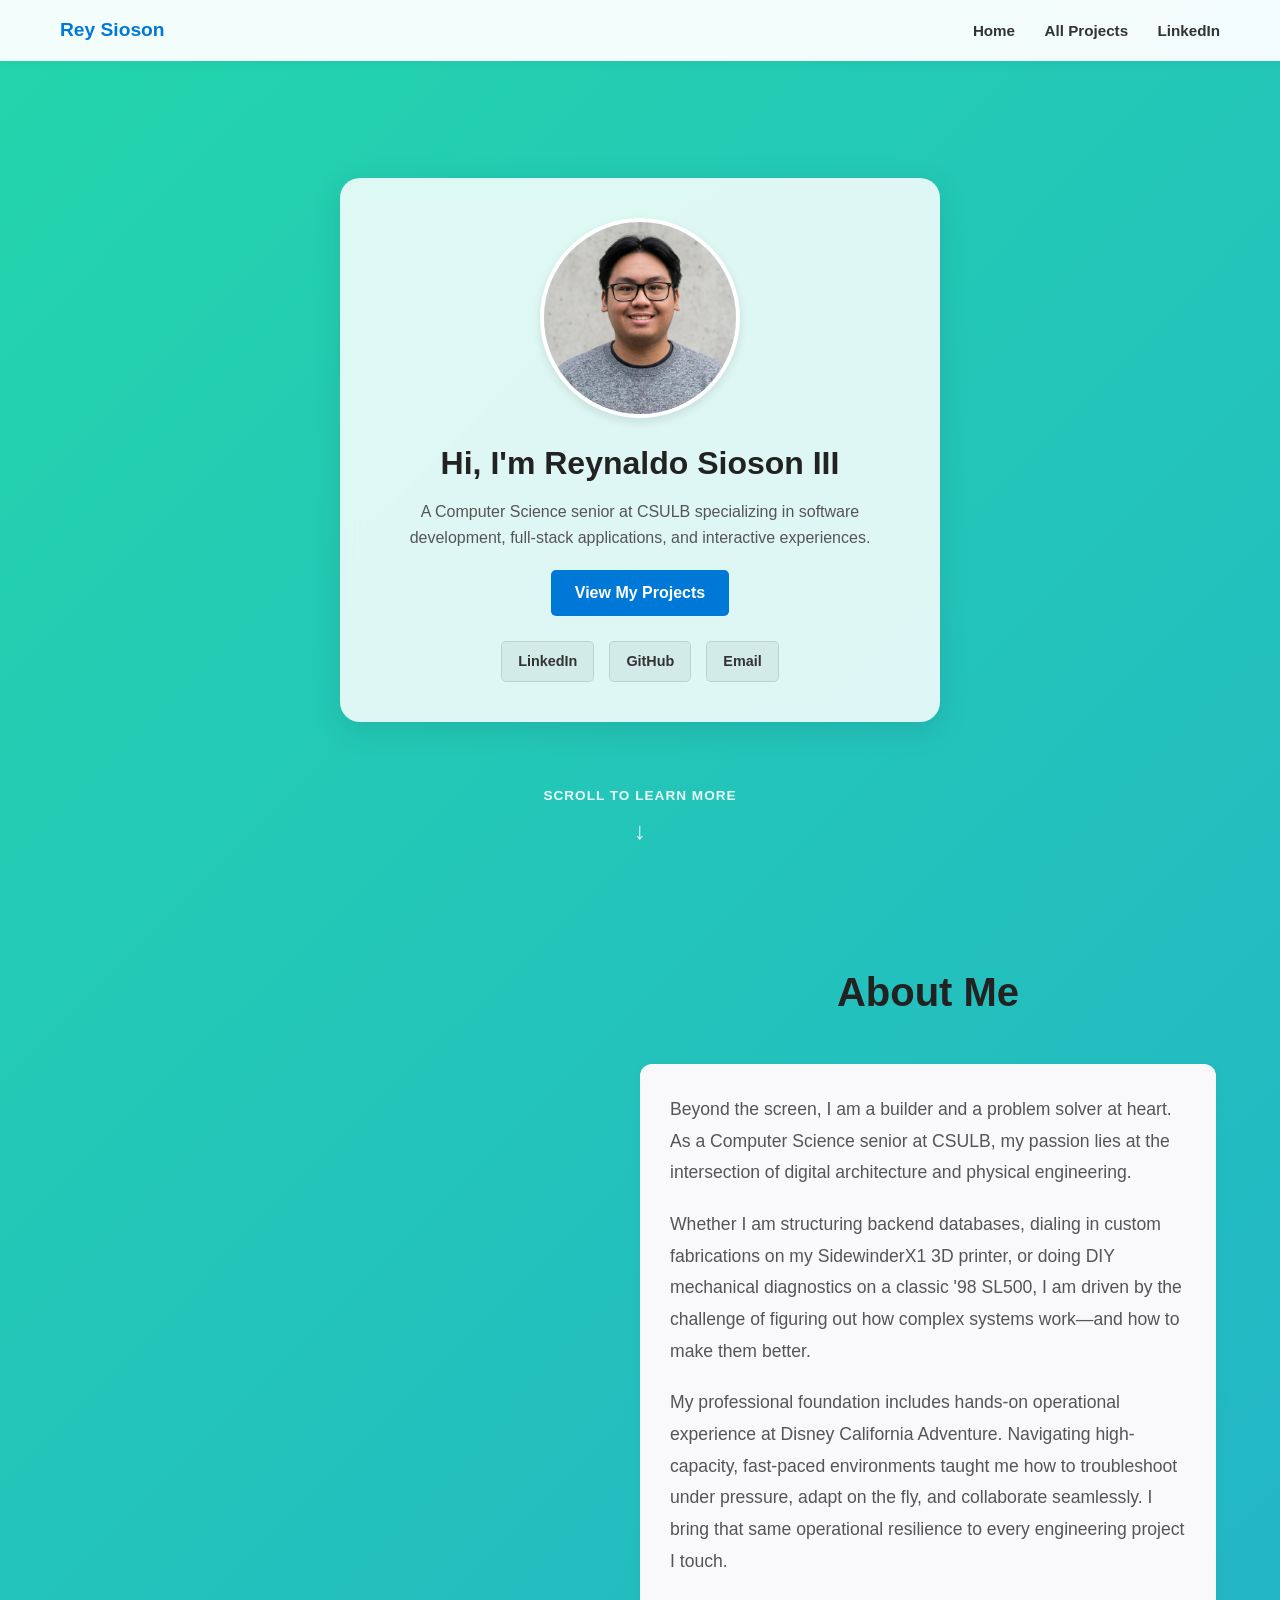
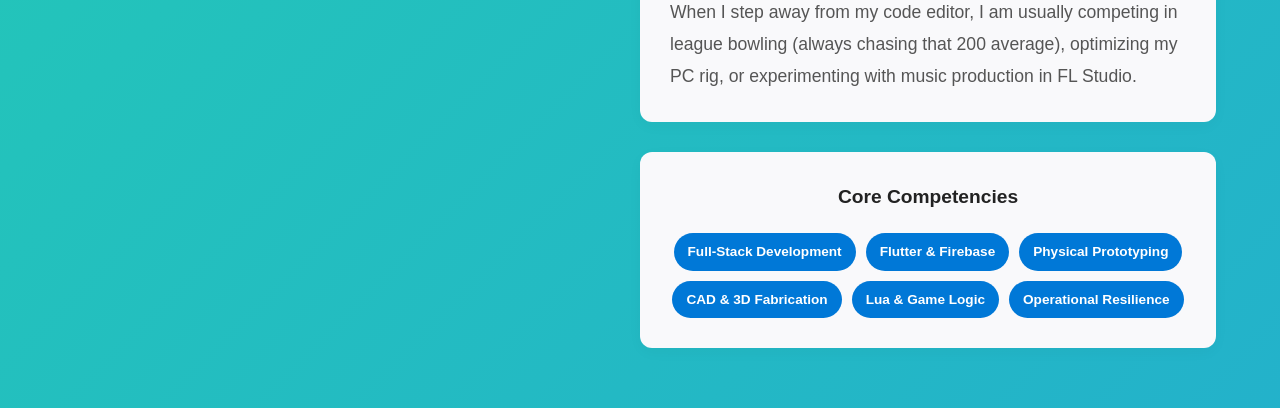
==== index.html @ b5ca2205 "first commit" ====
<!DOCTYPE html>
<html lang="en">
<head>
    <meta charset="UTF-8">
    <meta name="viewport" content="width=device-width, initial-scale=1.0">
    <title>Rey Sioson | Portfolio</title>
    <link rel="stylesheet" href="style.css">
</head>
<body>
    <!-- GLOBAL TOP NAVIGATION -->
    <nav class="global-nav">
        <div class="nav-container">
            <a href="index.html" class="nav-logo">Rey Sioson</a>
            <div class="nav-links">
                <!-- Links back to the homepage sections -->
                <a href="index.html">Home</a>
                <a href="projects.html">All Projects</a>
                <a href="https://linkedin.com/in/reynaldo-sioson-8279ab2aa" target="_blank">LinkedIn</a>
            </div>
        </div>
    </nav>
    
    <main class="hero">
        <div class="hero-content">
            <img src="profile.png" alt="Reynaldo Sioson III" class="profile-pic">
            
            <h1>Hi, I'm Reynaldo Sioson III</h1>
            <p>A Computer Science senior at CSULB specializing in software development, full-stack applications, and interactive experiences.</p>
            
            <a href="projects.html" class="button">View My Projects</a>

            <!-- SOCIAL LINKS SECTION -->
            <div class="social-links">
                <a href="https://www.linkedin.com/in/reynaldo-sioson-8279ab2aa" target="_blank" class="social-btn">LinkedIn</a>
                <a href="https://github.com/ReyCS3" target="_blank" class="social-btn">GitHub</a>
                <button id="email-btn" class="social-btn" onclick="copyEmail()">Email</button>
            </div>
        </div>
        
        <!-- SCROLL INDICATOR -->
        <div class="scroll-indicator">
            <p>Scroll to Learn More</p>
            <div class="chevron">↓</div>
        </div>
    </main>
    </main>

<!-- ABOUT ME SECTION -->
    <section class="about-section">
        <div class="about-container">
            <h2>About Me</h2>
            <div class="about-content">
                <div class="about-text">
                    <p>Beyond the screen, I am a builder and a problem solver at heart. As a Computer Science senior at CSULB, my passion lies at the intersection of digital architecture and physical engineering.</p>
                    <p>Whether I am structuring backend databases, dialing in custom fabrications on my SidewinderX1 3D printer, or doing DIY mechanical diagnostics on a classic '98 SL500, I am driven by the challenge of figuring out how complex systems work—and how to make them better.</p>
                    <p>My professional foundation includes hands-on operational experience at Disney California Adventure. Navigating high-capacity, fast-paced environments taught me how to troubleshoot under pressure, adapt on the fly, and collaborate seamlessly. I bring that same operational resilience to every engineering project I touch.</p>
                    <p>When I step away from my code editor, I am usually competing in league bowling (always chasing that 200 average), optimizing my PC rig, or experimenting with music production in FL Studio.</p>
                </div>
                
                <div class="skills-column">
                    <h3>Core Competencies</h3>
                    <div class="skills-grid">
                        <span class="skill-tag">Full-Stack Development</span>
                        <span class="skill-tag">Flutter & Firebase</span>
                        <span class="skill-tag">Physical Prototyping</span>
                        <span class="skill-tag">CAD & 3D Fabrication</span>
                        <span class="skill-tag">Lua & Game Logic</span>
                        <span class="skill-tag">Operational Resilience</span>
                    </div>
                </div>
            </div>
        </div>
    </section>

<script src="script.js"></script>
</body>
</html>
---- style.css ----
/* General Reset */
* {
    margin: 0;
    padding: 0;
    box-sizing: border-box;
    font-family: 'Segoe UI', Tahoma, Geneva, Verdana, sans-serif;
}

body {
    background: linear-gradient(-45deg, #ee7752, #e73c7e, #23a6d5, #23d5ab);
    background-size: 400% 400%;
    animation: gradientBG 15s ease infinite;
    color: white; /* Make sure text is readable! */
    line-height: 1.6;
    padding-top: 60px; /* Push the body down so the top of the content isn't hidden behind the fixed nav */
}

/* This creates the slow movement */
@keyframes gradientBG {
    0% { background-position: 0% 50%; }
    50% { background-position: 100% 50%; }
    100% { background-position: 0% 50%; }
}

/* Typography & Links */
h1, h2, h3 {
    margin-bottom: 10px;
    color: #222;
}

p {
    margin-bottom: 20px;
    color: #555;
}

a {
    text-decoration: none;
}

/* Button Styling */
.button {
    display: inline-block;
    background-color: #0078D7;
    color: white;
    padding: 10px 24px;
    border-radius: 5px;
    font-weight: bold;
    transition: background-color 0.3s ease;
}

.button:hover {
    background-color: #005A9E;
}

/* Homepage Layout */
.hero {
    /* FIX: Subtract the 60px top navbar height so the scroll arrow isn't pushed off-screen */
    min-height: calc(100vh - 60px);
    position: relative;
}

.hero-content {
    position: fixed; /* This makes the box float above the page */
    top: 50%;
    left: 50%;
    transform: translate(-50%, -50%); /* Keeps it perfectly centered initially */
    width: 100%;
    max-width: 600px;
    z-index: 100; /* Ensures it stays on top of the text */
    
    /* This creates the smooth, cinematic movement */
    transition: all 0.9s cubic-bezier(0.22, 1, 0.36, 1); 
    
    /* Keep your existing colors and borders below */
    padding: 40px; 
    border-radius: 20px; 
    background-color: rgba(255, 255, 255, 0.85); 
    box-shadow: 0 8px 32px rgba(0, 0, 0, 0.1); 
    backdrop-filter: blur(8px); 

    /* FIX: Forces everything inside the box to be perfectly centered */
    display: flex;
    flex-direction: column;
    align-items: center;
    text-align: center;
}

/* NEW: The state the box enters when you scroll down */
.hero-content.scrolled-down {
    top: 50%; /* Moves it vertically to the center */
    left: 25%; /* Anchors it exactly in the middle of the left half */
    transform: translate(-50%, -50%) scale(0.85); /* Centers the box perfectly on those coordinates */
}

.profile-pic {
    width: 200px;
    height: 200px;
    border-radius: 50%;
    object-fit: cover;
    margin-bottom: 20px;
    border: 4px solid white;
    box-shadow: 0 4px 10px rgba(0,0,0,0.1);
    background-color: #ddd; /* Placeholder color if image is missing */
}

/* Projects Page Layout */
.top-nav {
    padding: 20px;
    background-color: white;
    box-shadow: 0 2px 5px rgba(0,0,0,0.05);
}

.back-link {
    color: #0078D7;
    font-weight: bold;
}

.projects-section {
    padding: 40px 20px;
    max-width: 1000px;
    margin: 0 auto;
}

.projects-section h2 {
    text-align: center;
    margin-bottom: 40px;
    font-size: 2rem;
}

.project-grid {
    display: grid;
    grid-template-columns: repeat(auto-fit, minmax(300px, 1fr));
    gap: 30px;
}

/* Project Card Styling */
.project-card {
    background-color: white;
    border-radius: 8px;
    overflow: hidden;
    box-shadow: 0 4px 15px rgba(0,0,0,0.05);
    display: flex;
    flex-direction: column;
}

.project-img {
    width: 100%;
    height: 200px;
    object-fit: cover;
    background-color: #ddd; /* Placeholder color */
}

.project-info {
    padding: 20px;
    display: flex;
    flex-direction: column;
    flex-grow: 1;
}

.project-info .button {
    margin-top: auto; /* Pushes the button to the bottom of the card */
    text-align: center;
}

/* Social Links Section */
.social-links {
    margin-top: 25px;
    display: flex;
    justify-content: center;
    gap: 15px; /* Adds space between the buttons */
    flex-wrap: wrap; /* Ensures they stack neatly on very small mobile screens */
}

.social-btn {
    background-color: rgba(0, 0, 0, 0.05); /* Very faint background */
    color: #333;
    padding: 8px 16px;
    border-radius: 5px;
    font-size: 0.9rem;
    font-weight: 600;
    transition: all 0.3s ease;
    border: 1px solid rgba(0, 0, 0, 0.1);
}

.social-btn:hover {
    background-color: rgba(0, 0, 0, 0.1); /* Darkens slightly on hover */
    transform: translateY(-2px); /* Creates a subtle "lift" effect */
}

button.social-btn {
    cursor: pointer;
}

/* CASE STUDY PAGE (Beach Circle) */

/* The Hero Section */
.case-study-hero {
    text-align: center;
    padding: 60px 20px 20px;
    max-width: 1200px;
    margin: 0 auto;
}

.case-study-hero h1 {
    font-size: 3.5rem; /* Massive, impactful title */
    margin-bottom: 10px;
}

.case-study-hero .subtitle {
    font-size: 1.2rem;
    color: #666;
    margin-bottom: 40px;
}

.hero-image-large {
    width: 100%;
    max-height: 500px; /* Keeps it from being too tall on huge screens */
    object-fit: cover;
    border-radius: 12px;
    box-shadow: 0 10px 30px rgba(0,0,0,0.1);
    background-color: #ddd; /* Placeholder */
}

/* The Meta Details Bar (Role, Tech, Team) */
.project-meta {
    display: flex;
    justify-content: space-around;
    flex-wrap: wrap;
    max-width: 1000px;
    margin: 40px auto;
    padding: 30px;
    background-color: white;
    border-radius: 8px;
    box-shadow: 0 4px 15px rgba(0,0,0,0.05);
}

.meta-item {
    flex: 1;
    min-width: 200px;
    text-align: center;
    padding: 10px;
}

.meta-item h3 {
    font-size: 0.9rem;
    text-transform: uppercase;
    letter-spacing: 1px;
    color: #888;
    margin-bottom: 5px;
}

.meta-item p {
    font-weight: 600;
    color: #222;
    margin-bottom: 0;
}

/* Deep Dive Content Area */
.case-study-content {
    max-width: 1000px;
    margin: 0 auto;
    padding: 0 20px 60px;
}

.text-block {
    max-width: 700px;
    margin: 0 auto;
}

.center-text {
    text-align: center;
}

.divider {
    border: 0;
    height: 1px;
    background: #e0e0e0;
    margin: 60px 0;
}

/* Alternating Feature Rows */
.feature-row {
    display: flex;
    align-items: center;
    gap: 40px;
    margin-bottom: 60px;
}

/* Reverses the layout for the alternating look */
.feature-row.reverse {
    flex-direction: row-reverse;
}

.feature-text {
    flex: 1;
}

.feature-text ul {
    margin-top: 15px;
    padding-left: 20px;
    color: #555;
}

.feature-text li {
    margin-bottom: 8px;
}

.feature-image {
    flex: 1;
}

.feature-image img {
    width: 100%;
    border-radius: 8px;
    box-shadow: 0 6px 20px rgba(0,0,0,0.08);
    background-color: #ddd; /* Placeholder */
}

/* Mobile Responsiveness for Feature Rows */
@media (max-width: 768px) {
    .feature-row, .feature-row.reverse {
        flex-direction: column;
    }
}

/* =========================================
   ABOUT ME SECTION
   ========================================= */
.about-section {
    background-color: transparent; 
    padding-top: 60px;
    padding-bottom: 60px;
    min-height: 100vh;
    
    /* Adjusted to 50% to give the left side perfectly to the floating box */
    padding-left: 50%; 
    padding-right: 5%;
    position: relative;
    z-index: 10;
    
    /* Flexbox added here to vertically center the about container */
    display: flex;
    align-items: center; 
}

.about-container {
    width: 100%;
    max-width: 1000px;
    margin: 0 auto;
}

.about-container h2 {
    font-size: 2.5rem;
    margin-bottom: 40px;
    text-align: center;
    color: #222;
}

.about-content {
    display: flex;
    flex-direction: column; /* Stacks the text and skills vertically on the right */
    gap: 30px;
    
    /* Animation starting point: Hidden and shifted slightly left */
    opacity: 0;
    transform: translateX(-50px);
    transition: all 0.9s cubic-bezier(0.22, 1, 0.36, 1) 0.15s; /* The 0.15s adds a slight delay so the box moves first */
}

.about-content.visible {
    opacity: 1;
    transform: translateX(0); /* Slides to its normal position */
}

.about-text {
    flex: 2;
    /* Added background, padding, radius, and shadow to match the skills column */
    background-color: #f9f9fb;
    padding: 30px;
    border-radius: 12px;
    box-shadow: 0 4px 15px rgba(0,0,0,0.03);
}

.about-text p {
    font-size: 1.1rem;
    margin-bottom: 20px;
    line-height: 1.8;
    color: #555;
}

/* Removed margin-bottom from the last paragraph so it stays perfectly inside the box */
.about-text p:last-child {
    margin-bottom: 0;
}

.skills-column {
    flex: 1;
    background-color: #f9f9fb;
    padding: 30px;
    border-radius: 12px;
    box-shadow: 0 4px 15px rgba(0,0,0,0.03);
}

.skills-column h3 {
    margin-bottom: 20px;
    font-size: 1.2rem;
    color: #222;
    text-align: center;
}

.skills-grid {
    display: flex;
    flex-wrap: wrap;
    gap: 10px;
    justify-content: center;
}

.skill-tag {
    background-color: #0078D7;
    color: white;
    padding: 8px 14px;
    border-radius: 20px;
    font-size: 0.85rem;
    font-weight: 600;
}

/* =========================================
   SCROLL INDICATOR ANIMATION
   ========================================= */
.scroll-indicator {
    position: absolute;
    bottom: 50px; 
    left: 50%;
    transform: translateX(-50%); /* Perfectly centers it horizontally */
    text-align: center;
    color: #ffffff; 
    opacity: 0.9; 
    animation: bounce 2s infinite; /* Runs the bounce animation on a loop */
}

.scroll-indicator p {
    font-size: 0.85rem;
    font-weight: 600;
    text-transform: uppercase;
    letter-spacing: 1px;
    margin-bottom: 5px;
    color: inherit;
}

.scroll-indicator .chevron {
    font-size: 1.5rem;
    font-weight: bold;
}

/* The Keyframes create the bouncing math */
@keyframes bounce {
    0%, 20%, 50%, 80%, 100% {
        transform: translate(-50%, 0);
    }
    40% {
        transform: translate(-50%, -15px);
    }
    60% {
        transform: translate(-50%, -7px);
    }
}

/* =========================================
   GLOBAL TOP NAVIGATION
   ========================================= */
.global-nav {
    position: fixed;
    top: 0;
    left: 0;
    width: 100%;
    background-color: rgba(255, 255, 255, 0.95);
    backdrop-filter: blur(10px); /* Frosted glass effect */
    box-shadow: 0 2px 10px rgba(0,0,0,0.05);
    z-index: 1000; /* Ensures it stays above all other content */
}

.nav-container {
    max-width: 1200px;
    margin: 0 auto;
    padding: 15px 20px;
    display: flex;
    justify-content: space-between;
    align-items: center;
}

.nav-logo {
    font-weight: 800;
    font-size: 1.2rem;
    color: #0078D7;
}

.nav-links a {
    margin-left: 25px;
    color: #333;
    font-weight: 600;
    font-size: 0.95rem;
    transition: color 0.3s;
}

.nav-links a:hover {
    color: #0078D7;
}

/* =========================================
   RIGHT-SIDE PROJECT NAVIGATION
   ========================================= */
.project-sidebar {
    position: fixed;
    top: 50%; /* Vertically centers it */
    right: 0;
    transform: translateY(-50%);
    background-color: white;
    padding: 25px 20px;
    border-radius: 12px 0 0 12px; /* Rounds the left corners */
    box-shadow: -4px 4px 20px rgba(0,0,0,0.08);
    z-index: 900;
    width: 220px;
}

.project-sidebar h4 {
    font-size: 0.85rem;
    text-transform: uppercase;
    letter-spacing: 1px;
    color: #888;
    margin-bottom: 15px;
    border-bottom: 1px solid #eee;
    padding-bottom: 8px;
}

.project-sidebar ul {
    list-style: none;
}

.project-sidebar li {
    margin-bottom: 12px;
}

.project-sidebar a {
    color: #555;
    font-size: 0.9rem;
    font-weight: 500;
    transition: all 0.2s;
    display: block;
}

.project-sidebar a:hover {
    color: #0078D7;
    transform: translateX(-5px); /* Gentle hover nudge */
}

.project-sidebar a.active {
    color: #0078D7;
    font-weight: 700;
}

/* Hide the sidebar on smaller screens so it doesn't block the text */
@media (max-width: 1100px) {
    .project-sidebar {
        display: none;
    }
}

/* Disable the complex layout shift on mobile screens */
@media (max-width: 1024px) {
    .hero-content {
        position: relative;
        top: auto;
        left: auto;
        transform: none !important; /* Forces it to stay centered */
        margin: 100px auto 0;
    }
    
    .about-section {
        padding-left: 20px; /* Removes the massive left margin */
        padding-top: 40px;
        display: block; /* Turns off vertical centering for mobile */
    }
    
    .about-content {
        opacity: 1; /* Keeps text permanently visible */
        transform: none !important;
    }
}
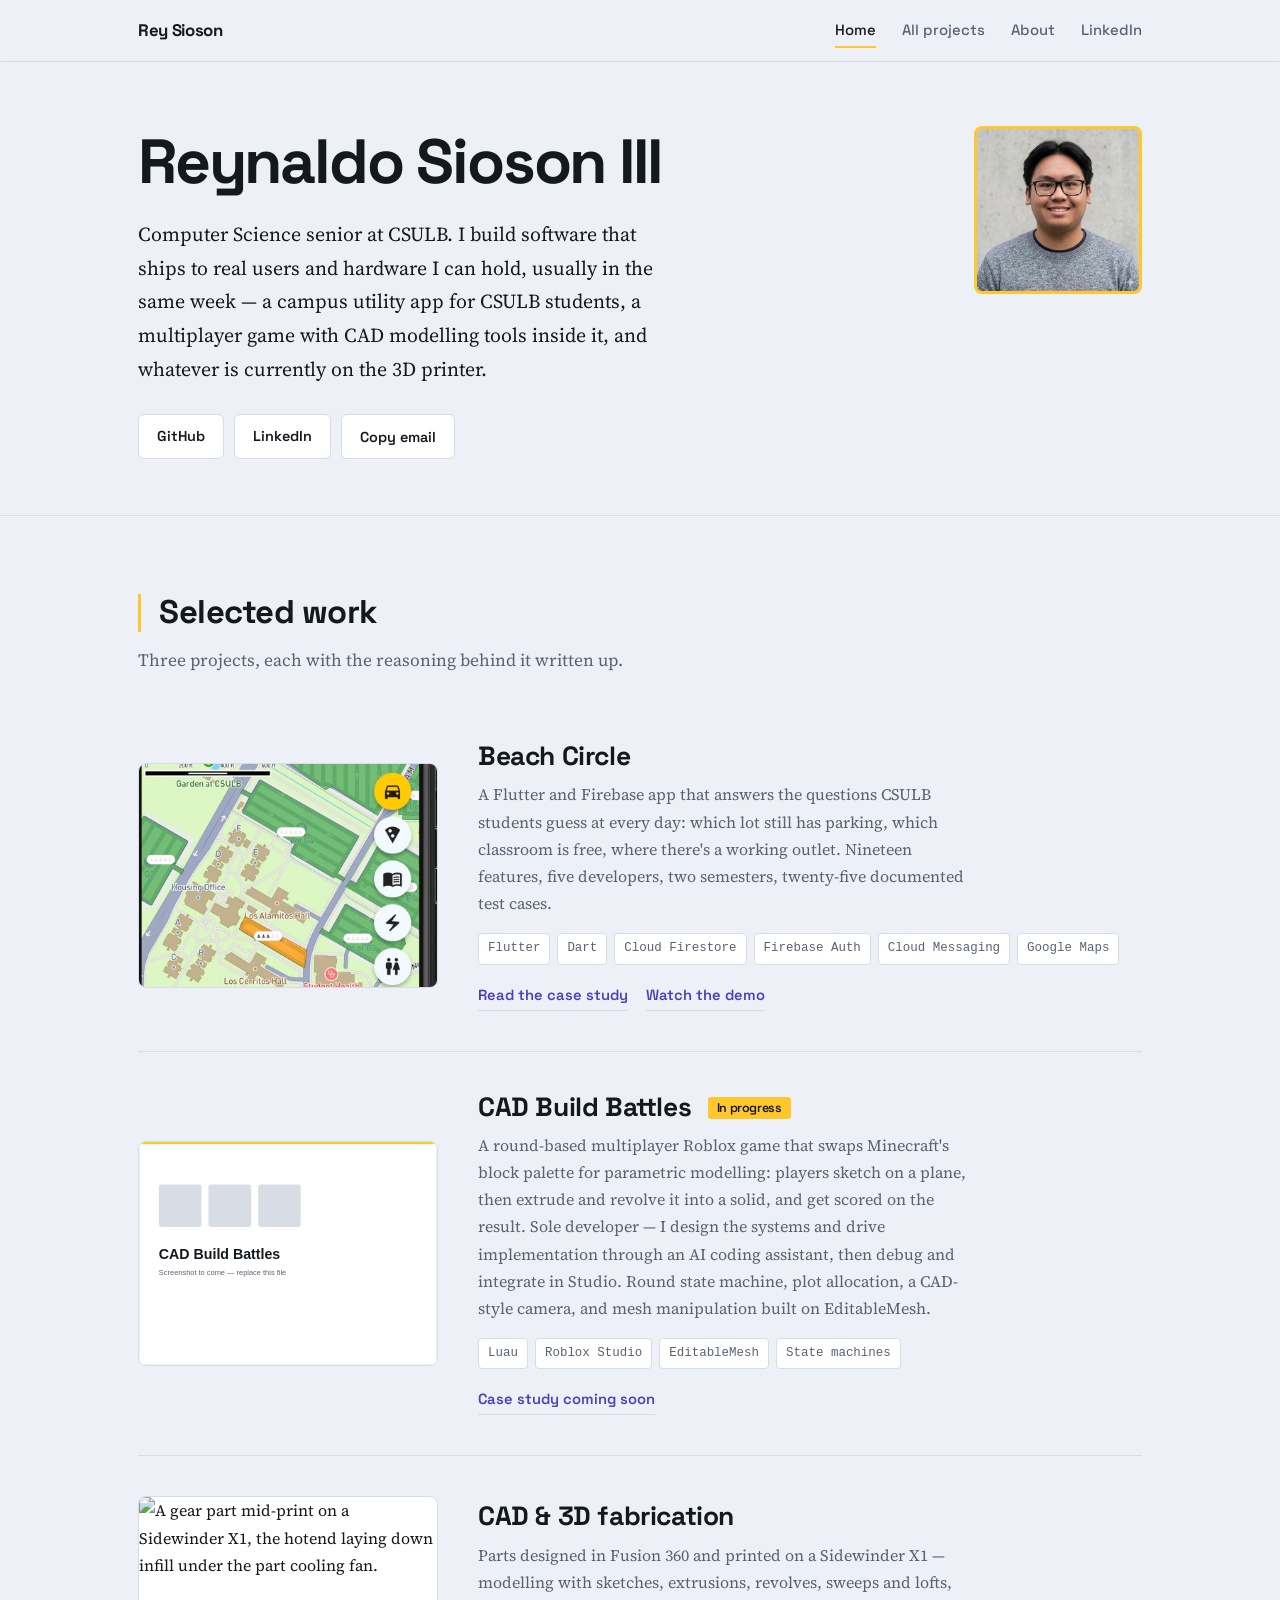
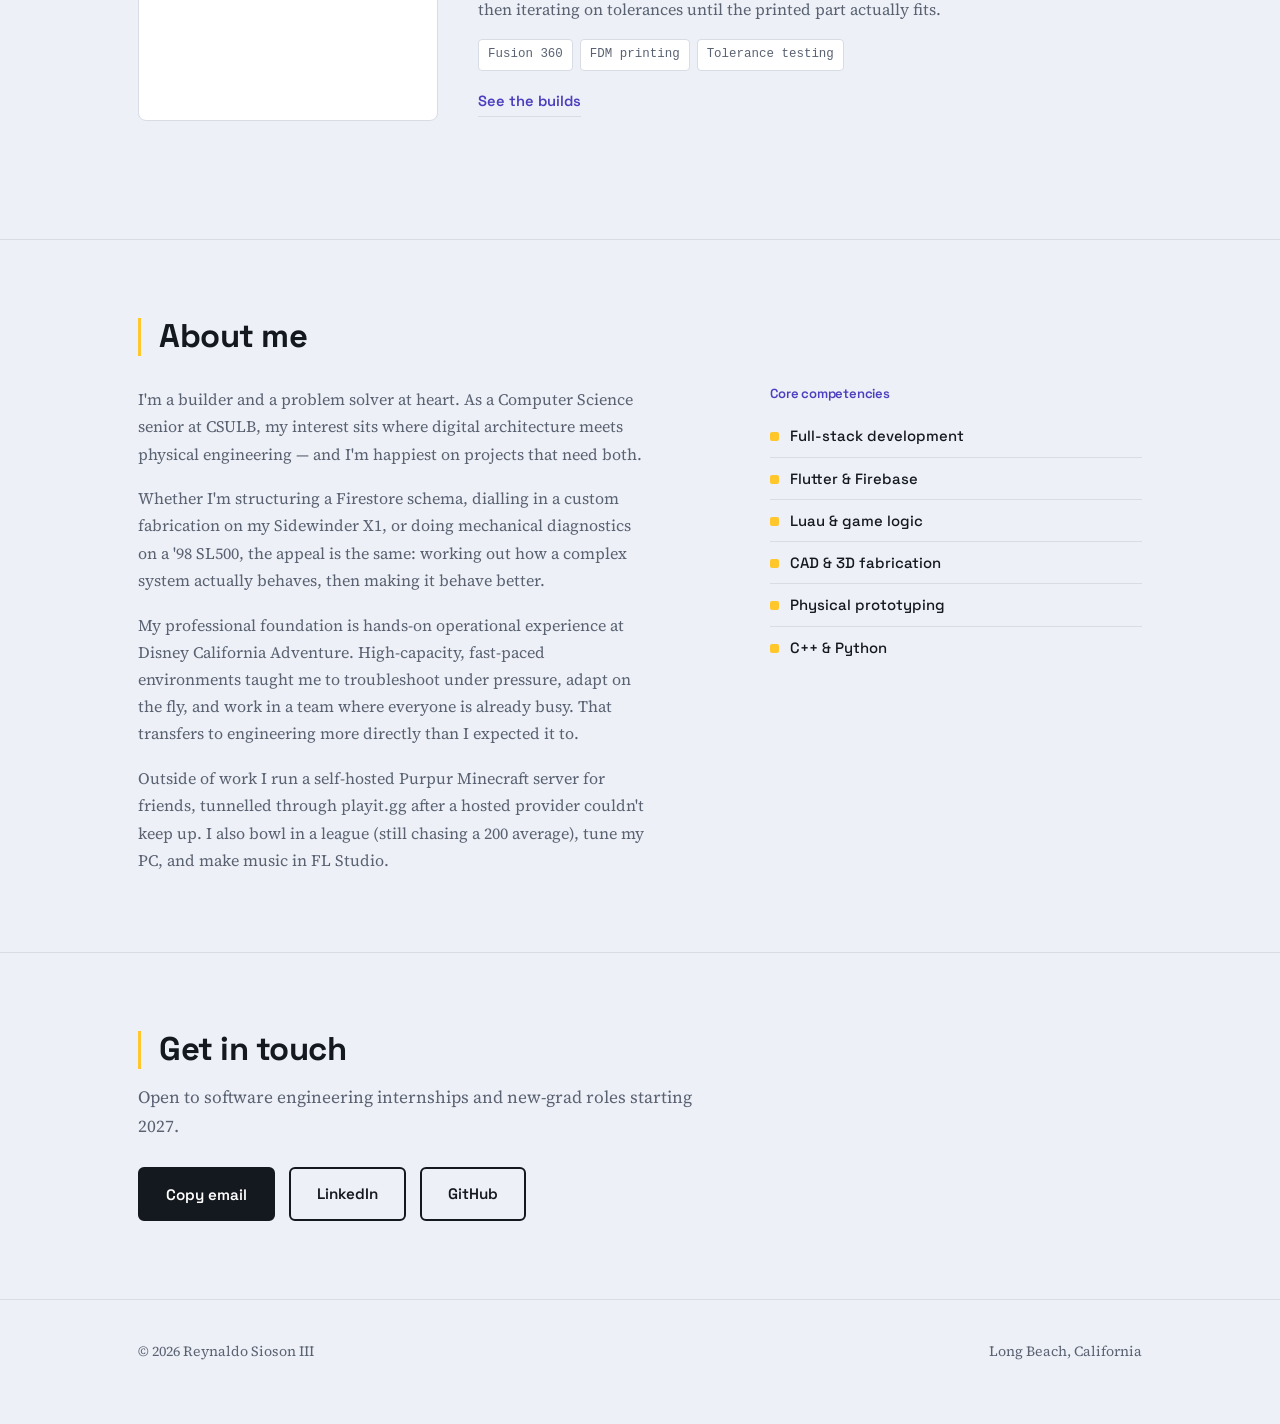
==== commit 7837584d: "Add fabrication thumbnail" ====
--- a/index.html
+++ b/index.html
@@ -3,75 +3,232 @@
 <head>
     <meta charset="UTF-8">
     <meta name="viewport" content="width=device-width, initial-scale=1.0">
-    <title>Rey Sioson | Portfolio</title>
-    <link rel="stylesheet" href="style.css">
+
+    <title>Rey Sioson — Computer Science, CSULB</title>
+    <meta name="description" content="Reynaldo Sioson III, Computer Science senior at CSULB. Flutter and Firebase apps, multiplayer game systems in Luau, and CAD design for 3D fabrication.">
+
+    <meta property="og:type" content="website">
+    <meta property="og:title" content="Rey Sioson — Computer Science, CSULB">
+    <meta property="og:description" content="Flutter and Firebase apps, multiplayer game systems in Luau, and CAD design for 3D fabrication.">
+    <meta property="og:image" content="https://reycs3.github.io/PortfolioWebsite/img/thumb-beach-circle.jpg">
+    <meta property="og:url" content="https://reycs3.github.io/PortfolioWebsite/">
+    <meta name="twitter:card" content="summary_large_image">
+
+    <link rel="stylesheet" href="base.css">
+    <link rel="stylesheet" href="home.css">
 </head>
 <body>
-    <!-- GLOBAL TOP NAVIGATION -->
+
+    <a href="#work" class="skip-link">Skip to projects</a>
+
     <nav class="global-nav">
         <div class="nav-container">
             <a href="index.html" class="nav-logo">Rey Sioson</a>
             <div class="nav-links">
-                <!-- Links back to the homepage sections -->
-                <a href="index.html">Home</a>
-                <a href="projects.html">All Projects</a>
-                <a href="https://linkedin.com/in/reynaldo-sioson-8279ab2aa" target="_blank">LinkedIn</a>
+                <a href="index.html" aria-current="page">Home</a>
+                <a href="projects.html">All projects</a>
+                <a href="#about">About</a>
+                <a href="https://linkedin.com/in/reynaldo-sioson-8279ab2aa" target="_blank" rel="noopener">LinkedIn</a>
             </div>
         </div>
     </nav>
-    
-    <main class="hero">
-        <div class="hero-content">
-            <img src="profile.png" alt="Reynaldo Sioson III" class="profile-pic">
-            
-            <h1>Hi, I'm Reynaldo Sioson III</h1>
-            <p>A Computer Science senior at CSULB specializing in software development, full-stack applications, and interactive experiences.</p>
-            
-            <a href="projects.html" class="button">View My Projects</a>
-
-            <!-- SOCIAL LINKS SECTION -->
-            <div class="social-links">
-                <a href="https://www.linkedin.com/in/reynaldo-sioson-8279ab2aa" target="_blank" class="social-btn">LinkedIn</a>
-                <a href="https://github.com/ReyCS3" target="_blank" class="social-btn">GitHub</a>
-                <button id="email-btn" class="social-btn" onclick="copyEmail()">Email</button>
-            </div>
-        </div>
-        
-        <!-- SCROLL INDICATOR -->
-        <div class="scroll-indicator">
-            <p>Scroll to Learn More</p>
-            <div class="chevron">↓</div>
-        </div>
+
+    <!-- ============ INTRO ============
+         Compact on purpose. The first project row should be visible at the
+         bottom of the screen on a laptop — that's what earns the scroll. -->
+    <header class="intro">
+        <div class="wrap">
+            <div>
+                <h1>Reynaldo Sioson III</h1>
+                <p class="intro-lede">
+                    <!-- EDIT: this line does more work than anything else on the page.
+                         Keep it specific — what you build, not what you're "passionate about". -->
+                    Computer Science senior at CSULB. I build software that ships to real
+                    users and hardware I can hold, usually in the same week &mdash; a campus
+                    utility app for CSULB students, a multiplayer game with CAD modelling
+                    tools inside it, and whatever is currently on the 3D printer.
+                </p>
+
+                <div class="intro-links">
+                    <a href="https://github.com/ReyCS3" target="_blank" rel="noopener">GitHub</a>
+                    <a href="https://www.linkedin.com/in/reynaldo-sioson-8279ab2aa" target="_blank" rel="noopener">LinkedIn</a>
+                    <button id="email-btn" type="button">Copy email</button>
+                    <!-- EDIT: add a résumé PDF to the repo and uncomment.
+                    <a href="Rey-Sioson-Resume.pdf" target="_blank" rel="noopener">Résumé</a>
+                    -->
+                </div>
+            </div>
+
+            <img src="profile.png" alt="Reynaldo Sioson III" class="intro-photo">
+        </div>
+    </header>
+
+    <main>
+
+    <!-- ============ WORK ============ -->
+    <section class="section" id="work" style="border-top:0;">
+        <div class="wrap">
+            <h2>Selected work</h2>
+            <p class="section-lede">Three projects, each with the reasoning behind it written up.</p>
+
+            <div style="margin-top:26px;">
+
+                <!-- 1. BEACH CIRCLE — live -->
+                <article class="work-row reveal">
+                    <a href="beach-circle.html">
+                        <img src="img/thumb-beach-circle.jpg"
+                             alt="Beach Circle campus map showing parking lots with live difficulty status."
+                             class="work-thumb">
+                    </a>
+                    <div>
+                        <h3><a href="beach-circle.html">Beach Circle</a></h3>
+                        <p>
+                            A Flutter and Firebase app that answers the questions CSULB students
+                            guess at every day: which lot still has parking, which classroom is
+                            free, where there's a working outlet. Nineteen features, five
+                            developers, two semesters, twenty-five documented test cases.
+                        </p>
+                        <ul class="work-tags">
+                            <li>Flutter</li><li>Dart</li><li>Cloud Firestore</li>
+                            <li>Firebase Auth</li><li>Cloud Messaging</li><li>Google Maps</li>
+                        </ul>
+                        <div class="work-links">
+                            <a href="beach-circle.html">Read the case study</a>
+                            <a href="https://youtu.be/3PNRESckmTY" target="_blank" rel="noopener">Watch the demo</a>
+                        </div>
+                    </div>
+                </article>
+
+                <!-- 2. CAD BUILD BATTLES — in progress
+                     TODO: replace img/thumb-cad-build-battles.svg with a real
+                     Roblox Studio screenshot, and build cad-build-battles.html. -->
+                <article class="work-row reveal">
+                    <img src="img/thumb-cad-build-battles.svg"
+                         alt="Placeholder image for CAD Build Battles."
+                         class="work-thumb">
+                    <div>
+                        <h3>CAD Build Battles <span class="work-status">In progress</span></h3>
+                        <p>
+                            A round-based multiplayer Roblox game that swaps Minecraft's block
+                            palette for parametric modelling: players sketch on a plane, then
+                            extrude and revolve it into a solid, and get scored on the result.
+                            Sole developer &mdash; I design the systems and drive implementation
+                            through an AI coding assistant, then debug and integrate in Studio.
+                            Round state machine, plot allocation, a CAD-style camera, and mesh
+                            manipulation built on EditableMesh.
+                        </p>
+                        <ul class="work-tags">
+                            <li>Luau</li><li>Roblox Studio</li><li>EditableMesh</li><li>State machines</li>
+                        </ul>
+                        <div class="work-links">
+                            <!-- <a href="cad-build-battles.html">Read the case study</a> -->
+                            <a href="https://github.com/ReyCS3" target="_blank" rel="noopener">Case study coming soon</a>
+                        </div>
+                    </div>
+                </article>
+
+                <!-- 3. FABRICATION
+-->
+                <article class="work-row reveal">
+                    <img src="img/thumb-fabrication.jpg"
+                         alt="A gear part mid-print on a Sidewinder X1, the hotend laying down infill under the part cooling fan."
+                         class="work-thumb">
+                    <div>
+                        <h3>CAD &amp; 3D fabrication</h3>
+                        <p>
+                            <!-- EDIT: name one specific part you designed and printed, what it
+                                 was for, and what you had to change between the first print and
+                                 the one that worked. That story is the whole value of this entry. -->
+                            Parts designed in Fusion 360 and printed on a Sidewinder X1 &mdash;
+                            modelling with sketches, extrusions, revolves, sweeps and lofts, then
+                            iterating on tolerances until the printed part actually fits.
+                        </p>
+                        <ul class="work-tags">
+                            <li>Fusion 360</li><li>FDM printing</li><li>Tolerance testing</li>
+                        </ul>
+                        <div class="work-links">
+                            <a href="projects.html">See the builds</a>
+                        </div>
+                    </div>
+                </article>
+
+            </div>
+        </div>
+    </section>
+
+    <!-- ============ ABOUT ============ -->
+    <section class="section" id="about">
+        <div class="wrap">
+            <h2>About me</h2>
+
+            <div class="about-grid reveal">
+                <div>
+                    <p>
+                        I'm a builder and a problem solver at heart. As a Computer Science senior
+                        at CSULB, my interest sits where digital architecture meets physical
+                        engineering &mdash; and I'm happiest on projects that need both.
+                    </p>
+                    <p>
+                        Whether I'm structuring a Firestore schema, dialling in a custom fabrication
+                        on my Sidewinder X1, or doing mechanical diagnostics on a '98 SL500, the
+                        appeal is the same: working out how a complex system actually behaves, then
+                        making it behave better.
+                    </p>
+                    <p>
+                        My professional foundation is hands-on operational experience at Disney
+                        California Adventure. High-capacity, fast-paced environments taught me to
+                        troubleshoot under pressure, adapt on the fly, and work in a team where
+                        everyone is already busy. That transfers to engineering more directly than
+                        I expected it to.
+                    </p>
+                    <p>
+                        Outside of work I run a self-hosted Purpur Minecraft server for friends,
+                        tunnelled through playit.gg after a hosted provider couldn't keep up. I also
+                        bowl in a league (still chasing a 200 average), tune my PC, and make music
+                        in FL Studio.
+                    </p>
+                </div>
+
+                <aside class="about-side">
+                    <h3>Core competencies</h3>
+                    <ul class="skill-list">
+                        <li>Full-stack development</li>
+                        <li>Flutter &amp; Firebase</li>
+                        <li>Luau &amp; game logic</li>
+                        <li>CAD &amp; 3D fabrication</li>
+                        <li>Physical prototyping</li>
+                        <li>C++ &amp; Python</li>
+                    </ul>
+                </aside>
+            </div>
+        </div>
+    </section>
+
+    <!-- ============ CONTACT ============ -->
+    <section class="section" id="contact">
+        <div class="wrap">
+            <h2>Get in touch</h2>
+            <p class="section-lede">
+                Open to software engineering internships and new-grad roles starting 2027.
+                <!-- EDIT: correct the year and role type to match what you're actually looking for. -->
+            </p>
+            <div class="contact-actions">
+                <button id="email-btn-2" type="button" class="btn">Copy email</button>
+                <a href="https://www.linkedin.com/in/reynaldo-sioson-8279ab2aa" target="_blank" rel="noopener" class="btn btn-ghost">LinkedIn</a>
+                <a href="https://github.com/ReyCS3" target="_blank" rel="noopener" class="btn btn-ghost">GitHub</a>
+            </div>
+        </div>
+    </section>
+
     </main>
-    </main>
-
-<!-- ABOUT ME SECTION -->
-    <section class="about-section">
-        <div class="about-container">
-            <h2>About Me</h2>
-            <div class="about-content">
-                <div class="about-text">
-                    <p>Beyond the screen, I am a builder and a problem solver at heart. As a Computer Science senior at CSULB, my passion lies at the intersection of digital architecture and physical engineering.</p>
-                    <p>Whether I am structuring backend databases, dialing in custom fabrications on my SidewinderX1 3D printer, or doing DIY mechanical diagnostics on a classic '98 SL500, I am driven by the challenge of figuring out how complex systems work—and how to make them better.</p>
-                    <p>My professional foundation includes hands-on operational experience at Disney California Adventure. Navigating high-capacity, fast-paced environments taught me how to troubleshoot under pressure, adapt on the fly, and collaborate seamlessly. I bring that same operational resilience to every engineering project I touch.</p>
-                    <p>When I step away from my code editor, I am usually competing in league bowling (always chasing that 200 average), optimizing my PC rig, or experimenting with music production in FL Studio.</p>
-                </div>
-                
-                <div class="skills-column">
-                    <h3>Core Competencies</h3>
-                    <div class="skills-grid">
-                        <span class="skill-tag">Full-Stack Development</span>
-                        <span class="skill-tag">Flutter & Firebase</span>
-                        <span class="skill-tag">Physical Prototyping</span>
-                        <span class="skill-tag">CAD & 3D Fabrication</span>
-                        <span class="skill-tag">Lua & Game Logic</span>
-                        <span class="skill-tag">Operational Resilience</span>
-                    </div>
-                </div>
-            </div>
-        </div>
-    </section>
-
-<script src="script.js"></script>
+
+    <footer class="site-foot">
+        <div class="wrap">
+            <p>&copy; 2026 Reynaldo Sioson III</p>
+            <p>Long Beach, California</p>
+        </div>
+    </footer>
+
+    <script src="script.js"></script>
 </body>
-</html>+</html>
--- a/base.css
+++ b/base.css
@@ -0,0 +1,185 @@
+/* =========================================================
+   BASE — shared tokens, navigation, footer, buttons
+   Load this FIRST on every page, before any page-specific
+   stylesheet. It replaces style.css entirely.
+   ========================================================= */
+
+@import url('https://fonts.googleapis.com/css2?family=Space+Grotesk:wght@500;600;700&family=Source+Serif+4:ital,opsz,wght@0,8..60,400;0,8..60,600;1,8..60,400&display=swap');
+
+:root {
+  --ink:     #14181f;
+  --slate:   #5a6272;
+  --page:    #edf0f6;
+  --surface: #ffffff;
+  --line:    #d7dce5;
+  --gold:    #ffc72c;
+  --indigo:  #4c3fbf;
+
+  --display: 'Space Grotesk', 'Segoe UI', system-ui, sans-serif;
+  --body:    'Source Serif 4', Georgia, serif;
+
+  --rail: 3px;
+  --nav-h: 62px;
+}
+
+* { margin: 0; padding: 0; box-sizing: border-box; }
+
+html { scroll-behavior: smooth; }
+
+body {
+  background: var(--page);
+  color: var(--ink);
+  font-family: var(--body);
+  line-height: 1.7;
+  padding-top: var(--nav-h);
+  -webkit-font-smoothing: antialiased;
+}
+
+h1, h2, h3, h4 {
+  font-family: var(--display);
+  color: var(--ink);
+  line-height: 1.15;
+  letter-spacing: -0.015em;
+}
+
+p { color: var(--slate); }
+a { text-decoration: none; color: inherit; }
+img { max-width: 100%; display: block; }
+
+::selection { background: var(--gold); color: var(--ink); }
+
+:focus-visible {
+  outline: 3px solid var(--indigo);
+  outline-offset: 3px;
+  border-radius: 2px;
+}
+
+/* Skip link — keyboard users shouldn't have to tab the nav on every page */
+.skip-link {
+  position: absolute;
+  left: -9999px;
+  top: 8px;
+  background: var(--ink);
+  color: var(--surface);
+  font-family: var(--display);
+  font-size: 0.9rem;
+  padding: 10px 18px;
+  border-radius: 4px;
+  z-index: 2000;
+}
+.skip-link:focus { left: 16px; }
+
+.wrap {
+  max-width: 1060px;
+  margin: 0 auto;
+  padding: 0 28px;
+}
+
+/* ---------- navigation ---------- */
+.global-nav {
+  position: fixed;
+  top: 0;
+  left: 0;
+  width: 100%;
+  height: var(--nav-h);
+  background: rgba(237, 240, 246, 0.88);
+  backdrop-filter: blur(12px);
+  -webkit-backdrop-filter: blur(12px);
+  border-bottom: 1px solid var(--line);
+  z-index: 1000;
+}
+.nav-container {
+  max-width: 1060px;
+  height: 100%;
+  margin: 0 auto;
+  padding: 0 28px;
+  display: flex;
+  justify-content: space-between;
+  align-items: center;
+}
+.nav-logo {
+  font-family: var(--display);
+  font-weight: 700;
+  font-size: 1.05rem;
+  letter-spacing: -0.02em;
+}
+.nav-links { display: flex; gap: 26px; }
+.nav-links a {
+  font-family: var(--display);
+  font-weight: 500;
+  font-size: 0.93rem;
+  color: var(--slate);
+  padding: 4px 0;
+  border-bottom: 2px solid transparent;
+  transition: color 0.18s ease, border-color 0.18s ease;
+}
+.nav-links a:hover,
+.nav-links a[aria-current="page"] { color: var(--ink); border-bottom-color: var(--gold); }
+
+/* ---------- buttons ---------- */
+.btn {
+  display: inline-block;
+  font-family: var(--display);
+  font-size: 0.95rem;
+  font-weight: 600;
+  padding: 12px 26px;
+  border-radius: 6px;
+  border: 2px solid var(--ink);
+  background: var(--ink);
+  color: var(--surface);
+  cursor: pointer;
+  transition: background-color 0.18s ease, border-color 0.18s ease, color 0.18s ease;
+}
+.btn:hover { background: var(--indigo); border-color: var(--indigo); }
+
+.btn-ghost { background: transparent; color: var(--ink); }
+.btn-ghost:hover { background: var(--gold); border-color: var(--gold); color: var(--ink); }
+
+/* ---------- section headings ---------- */
+.section { padding: 78px 0; border-top: 1px solid var(--line); }
+.section > .wrap > h2 {
+  font-size: clamp(1.5rem, 3.2vw, 2.05rem);
+  font-weight: 700;
+  padding-left: 18px;
+  border-left: var(--rail) solid var(--gold);
+  margin-bottom: 14px;
+}
+.section-lede { font-size: 1.08rem; max-width: 62ch; margin-bottom: 8px; }
+
+/* ---------- footer ---------- */
+.site-foot {
+  border-top: 1px solid var(--line);
+  padding: 40px 0 60px;
+  font-size: 0.88rem;
+  color: var(--slate);
+}
+.site-foot .wrap { display: flex; flex-wrap: wrap; gap: 16px; justify-content: space-between; }
+.site-foot a { border-bottom: 1px solid var(--line); }
+.site-foot a:hover { border-bottom-color: var(--indigo); color: var(--ink); }
+
+/* ---------- reveal on scroll ----------
+   Content is visible by default. JS adds .js-reveal to <html>, which is the
+   only thing that hides it. If the script fails or never runs, nothing
+   disappears — the old version hid About Me permanently when JS broke. */
+.js-reveal .reveal {
+  opacity: 0;
+  transform: translateY(18px);
+  transition: opacity 0.55s ease, transform 0.55s ease;
+}
+.js-reveal .reveal.is-visible { opacity: 1; transform: none; }
+
+@media (prefers-reduced-motion: reduce) {
+  html { scroll-behavior: auto; }
+  .js-reveal .reveal { opacity: 1; transform: none; transition: none; }
+  *, *::before, *::after {
+    animation-duration: 0.001ms !important;
+    transition-duration: 0.001ms !important;
+  }
+}
+
+@media (max-width: 640px) {
+  .wrap, .nav-container { padding: 0 20px; }
+  .section { padding: 56px 0; }
+  .nav-links { gap: 18px; }
+  .nav-links a { font-size: 0.87rem; }
+}
--- a/home.css
+++ b/home.css
@@ -0,0 +1,209 @@
+/* =========================================================
+   HOME — intro band, work index, about
+   Requires base.css to be loaded first.
+   ========================================================= */
+
+/* ---------- intro band ----------
+   Deliberately NOT a full viewport. It's sized so the first row of
+   Selected Work is already peeking above the fold — that's what tells
+   a visitor there's something worth scrolling to. */
+.intro {
+  padding: 64px 0 56px;
+  border-bottom: 1px solid var(--line);
+}
+.intro .wrap {
+  display: grid;
+  grid-template-columns: minmax(0, 1fr) 168px;
+  gap: 48px;
+  align-items: start;
+}
+
+.intro h1 {
+  font-size: clamp(2.3rem, 6.4vw, 3.9rem);
+  font-weight: 700;
+  letter-spacing: -0.035em;
+  margin-bottom: 20px;
+}
+
+.intro-lede {
+  font-size: clamp(1.05rem, 2.1vw, 1.24rem);
+  color: var(--ink);
+  max-width: 54ch;
+  margin-bottom: 28px;
+}
+
+.intro-photo {
+  width: 168px;
+  height: 168px;
+  object-fit: cover;
+  border-radius: 8px;
+  border: var(--rail) solid var(--gold);
+}
+
+.intro-links { display: flex; flex-wrap: wrap; gap: 10px; }
+.intro-links a,
+.intro-links button {
+  font-family: var(--display);
+  font-size: 0.9rem;
+  font-weight: 600;
+  color: var(--ink);
+  background: var(--surface);
+  border: 1px solid var(--line);
+  border-radius: 6px;
+  padding: 9px 18px;
+  cursor: pointer;
+  transition: border-color 0.18s ease, background-color 0.18s ease;
+}
+.intro-links a:hover,
+.intro-links button:hover { border-color: var(--indigo); background: var(--surface); }
+
+/* ---------- work index ----------
+   Rows, not a card grid. Rows tolerate projects with uneven image quality,
+   give each entry room for a real sentence, and scale as you add more. */
+.work-row {
+  display: grid;
+  grid-template-columns: 300px minmax(0, 1fr);
+  gap: 40px;
+  align-items: center;
+  padding: 40px 0;
+  border-top: 1px solid var(--line);
+}
+.work-row:first-of-type { border-top: 0; }
+
+.work-thumb {
+  width: 100%;
+  aspect-ratio: 4 / 3;
+  object-fit: cover;
+  object-position: top center;
+  border-radius: 8px;
+  border: 1px solid var(--line);
+  background: var(--surface);
+}
+
+.work-row h3 {
+  font-size: clamp(1.3rem, 2.7vw, 1.65rem);
+  font-weight: 700;
+  margin-bottom: 10px;
+}
+.work-row h3 a { border-bottom: 2px solid transparent; transition: border-color 0.18s ease; }
+.work-row h3 a:hover { border-bottom-color: var(--gold); }
+
+.work-row p { margin-bottom: 16px; max-width: 62ch; }
+
+.work-tags { list-style: none; display: flex; flex-wrap: wrap; gap: 7px; margin-bottom: 18px; }
+.work-tags li {
+  font-family: ui-monospace, 'SF Mono', Menlo, Consolas, monospace;
+  font-size: 0.78rem;
+  color: var(--slate);
+  background: var(--surface);
+  border: 1px solid var(--line);
+  border-radius: 4px;
+  padding: 4px 9px;
+}
+
+.work-links { display: flex; flex-wrap: wrap; gap: 18px; }
+.work-links a {
+  font-family: var(--display);
+  font-size: 0.92rem;
+  font-weight: 600;
+  color: var(--indigo);
+  border-bottom: 1px solid var(--line);
+  padding-bottom: 2px;
+}
+.work-links a:hover { border-bottom-color: var(--indigo); }
+
+.work-status {
+  font-family: var(--display);
+  font-size: 0.78rem;
+  font-weight: 600;
+  color: var(--ink);
+  background: var(--gold);
+  border-radius: 3px;
+  padding: 3px 9px;
+  margin-left: 10px;
+  vertical-align: 4px;
+}
+
+/* ---------- about ---------- */
+.about-grid {
+  display: grid;
+  grid-template-columns: minmax(0, 1.55fr) minmax(0, 1fr);
+  gap: 56px;
+  margin-top: 30px;
+}
+.about-grid p { margin-bottom: 1.1em; max-width: 64ch; }
+.about-grid p:last-child { margin-bottom: 0; }
+
+.about-side h3 {
+  font-size: 0.82rem;
+  font-weight: 600;
+  color: var(--indigo);
+  margin-bottom: 14px;
+}
+.skill-list { list-style: none; }
+.skill-list li {
+  font-family: var(--display);
+  font-size: 0.93rem;
+  font-weight: 500;
+  padding: 8px 0 8px 20px;
+  border-top: 1px solid var(--line);
+  position: relative;
+}
+.skill-list li:first-child { border-top: 0; }
+.skill-list li::before {
+  content: '';
+  position: absolute;
+  left: 0;
+  top: 17px;
+  width: 9px;
+  height: 9px;
+  border-radius: 2px;
+  background: var(--gold);
+}
+
+/* ---------- contact ---------- */
+.contact-actions { display: flex; flex-wrap: wrap; gap: 14px; margin-top: 26px; }
+
+/* ---------- responsive ---------- */
+@media (max-width: 860px) {
+  .intro { padding: 44px 0 40px; }
+  .intro .wrap { grid-template-columns: 1fr; gap: 28px; }
+  .intro-photo { width: 128px; height: 128px; order: -1; }
+  .work-row { grid-template-columns: 1fr; gap: 22px; padding: 34px 0; }
+  .work-thumb { aspect-ratio: 16 / 10; max-width: 460px; }
+  .about-grid { grid-template-columns: 1fr; gap: 34px; }
+}
+
+@media (max-width: 560px) {
+  .contact-actions { flex-direction: column; }
+  .contact-actions .btn { text-align: center; }
+}
+
+/* ---------- projects page: page header + secondary builds ---------- */
+.page-head {
+  padding: 56px 0 44px;
+  border-bottom: 1px solid var(--line);
+}
+.page-head h1 {
+  font-size: clamp(2.1rem, 5.6vw, 3.3rem);
+  font-weight: 700;
+  letter-spacing: -0.035em;
+  margin-bottom: 16px;
+}
+.page-head p { font-size: 1.08rem; max-width: 60ch; }
+
+.other-builds { list-style: none; margin-top: 26px; }
+.other-builds li {
+  border-top: 1px solid var(--line);
+  padding: 20px 0;
+  max-width: 74ch;
+}
+.other-builds strong {
+  display: block;
+  font-family: var(--display);
+  font-size: 1.02rem;
+  font-weight: 600;
+  color: var(--ink);
+  margin-bottom: 6px;
+}
+.other-builds span { font-size: 0.97rem; line-height: 1.65; color: var(--slate); }
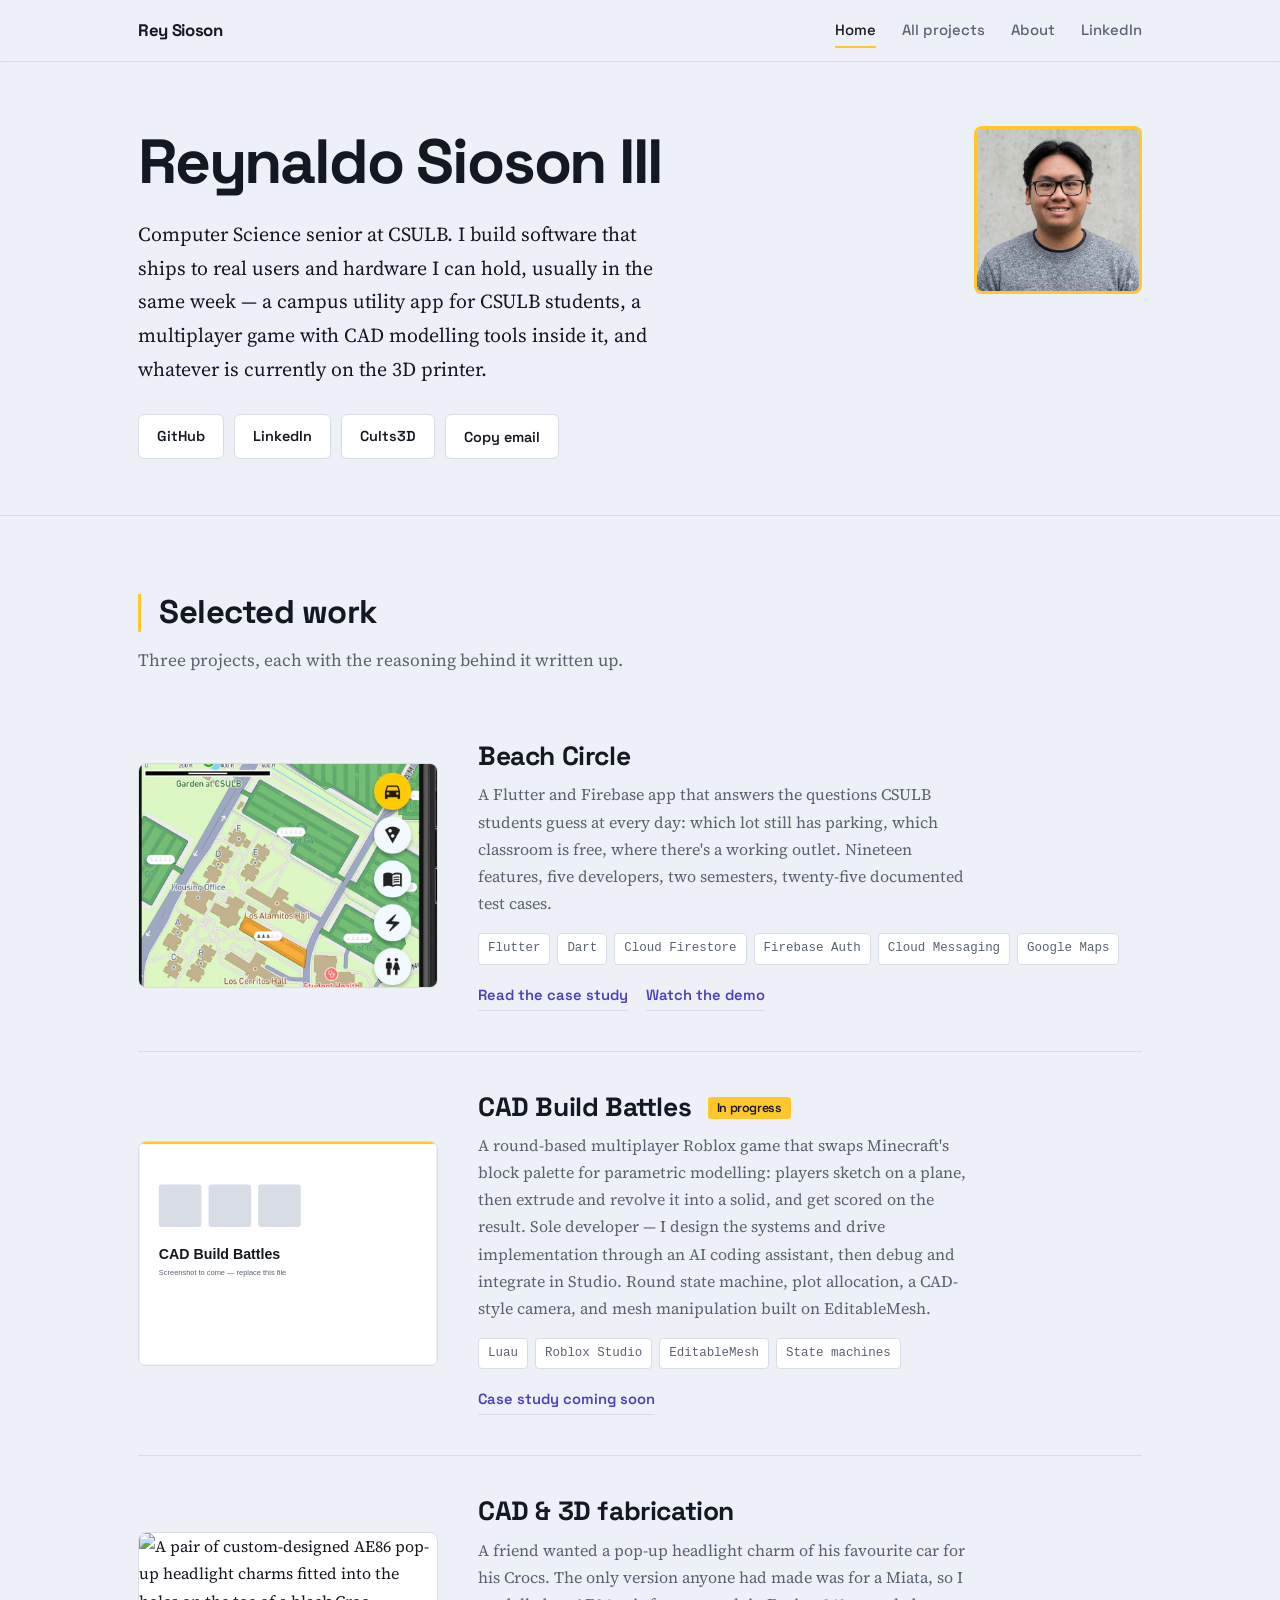
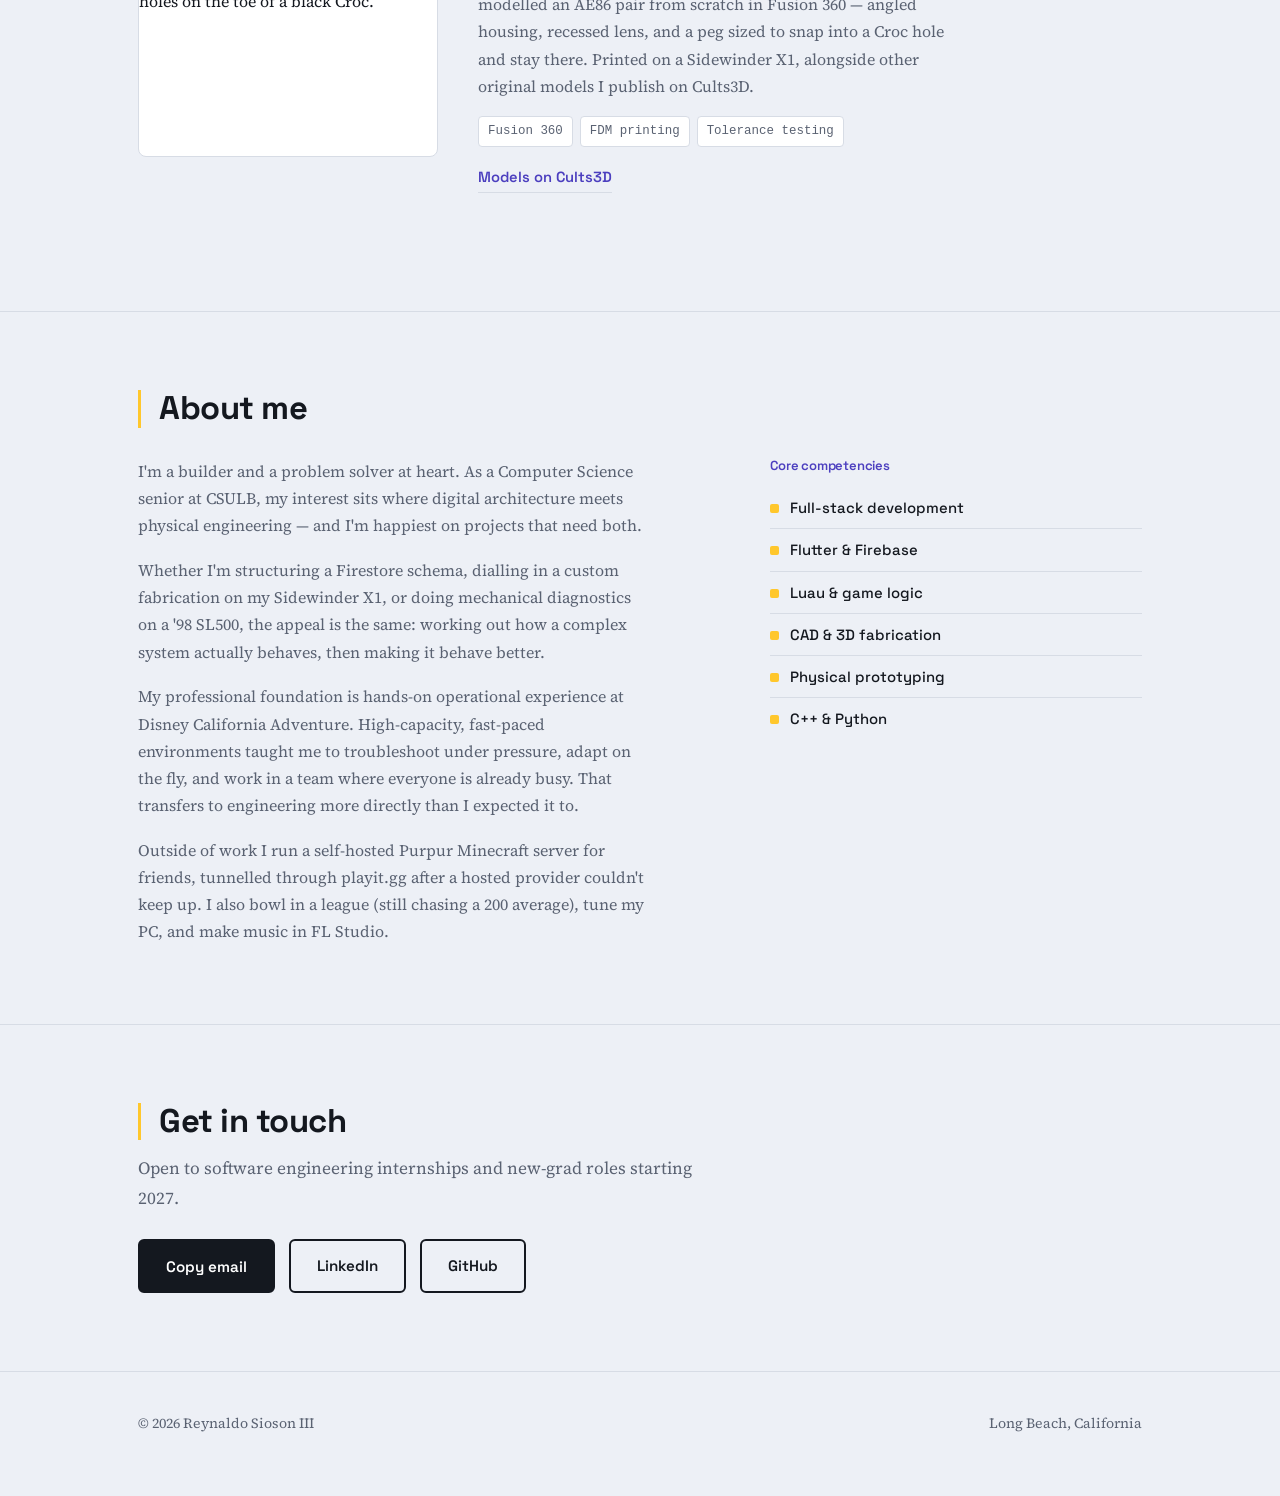
==== commit 6a483b45: "Add AE86 headlight charm to fabrication entry" ====
--- a/index.html
+++ b/index.html
@@ -52,6 +52,7 @@
                 <div class="intro-links">
                     <a href="https://github.com/ReyCS3" target="_blank" rel="noopener">GitHub</a>
                     <a href="https://www.linkedin.com/in/reynaldo-sioson-8279ab2aa" target="_blank" rel="noopener">LinkedIn</a>
+                    <a href="https://cults3d.com/en/users/RCS3/3d-models" target="_blank" rel="noopener">Cults3D</a>
                     <button id="email-btn" type="button">Copy email</button>
                     <!-- EDIT: add a résumé PDF to the repo and uncomment.
                     <a href="Rey-Sioson-Resume.pdf" target="_blank" rel="noopener">Résumé</a>
@@ -127,27 +128,25 @@
                     </div>
                 </article>
 
-                <!-- 3. FABRICATION
--->
+                <!-- 3. FABRICATION -->
                 <article class="work-row reveal">
                     <img src="img/thumb-fabrication.jpg"
-                         alt="A gear part mid-print on a Sidewinder X1, the hotend laying down infill under the part cooling fan."
+                         alt="A pair of custom-designed AE86 pop-up headlight charms fitted into the holes on the toe of a black Croc."
                          class="work-thumb">
                     <div>
                         <h3>CAD &amp; 3D fabrication</h3>
                         <p>
-                            <!-- EDIT: name one specific part you designed and printed, what it
-                                 was for, and what you had to change between the first print and
-                                 the one that worked. That story is the whole value of this entry. -->
-                            Parts designed in Fusion 360 and printed on a Sidewinder X1 &mdash;
-                            modelling with sketches, extrusions, revolves, sweeps and lofts, then
-                            iterating on tolerances until the printed part actually fits.
+                            A friend wanted a pop-up headlight charm of his favourite car for his
+                            Crocs. The only version anyone had made was for a Miata, so I modelled
+                            an AE86 pair from scratch in Fusion 360 &mdash; angled housing, recessed
+                            lens, and a peg sized to snap into a Croc hole and stay there. Printed
+                            on a Sidewinder X1, alongside other original models I publish on Cults3D.
                         </p>
                         <ul class="work-tags">
                             <li>Fusion 360</li><li>FDM printing</li><li>Tolerance testing</li>
                         </ul>
                         <div class="work-links">
-                            <a href="projects.html">See the builds</a>
+                            <a href="https://cults3d.com/en/users/RCS3/3d-models" target="_blank" rel="noopener">Models on Cults3D</a>
                         </div>
                     </div>
                 </article>
